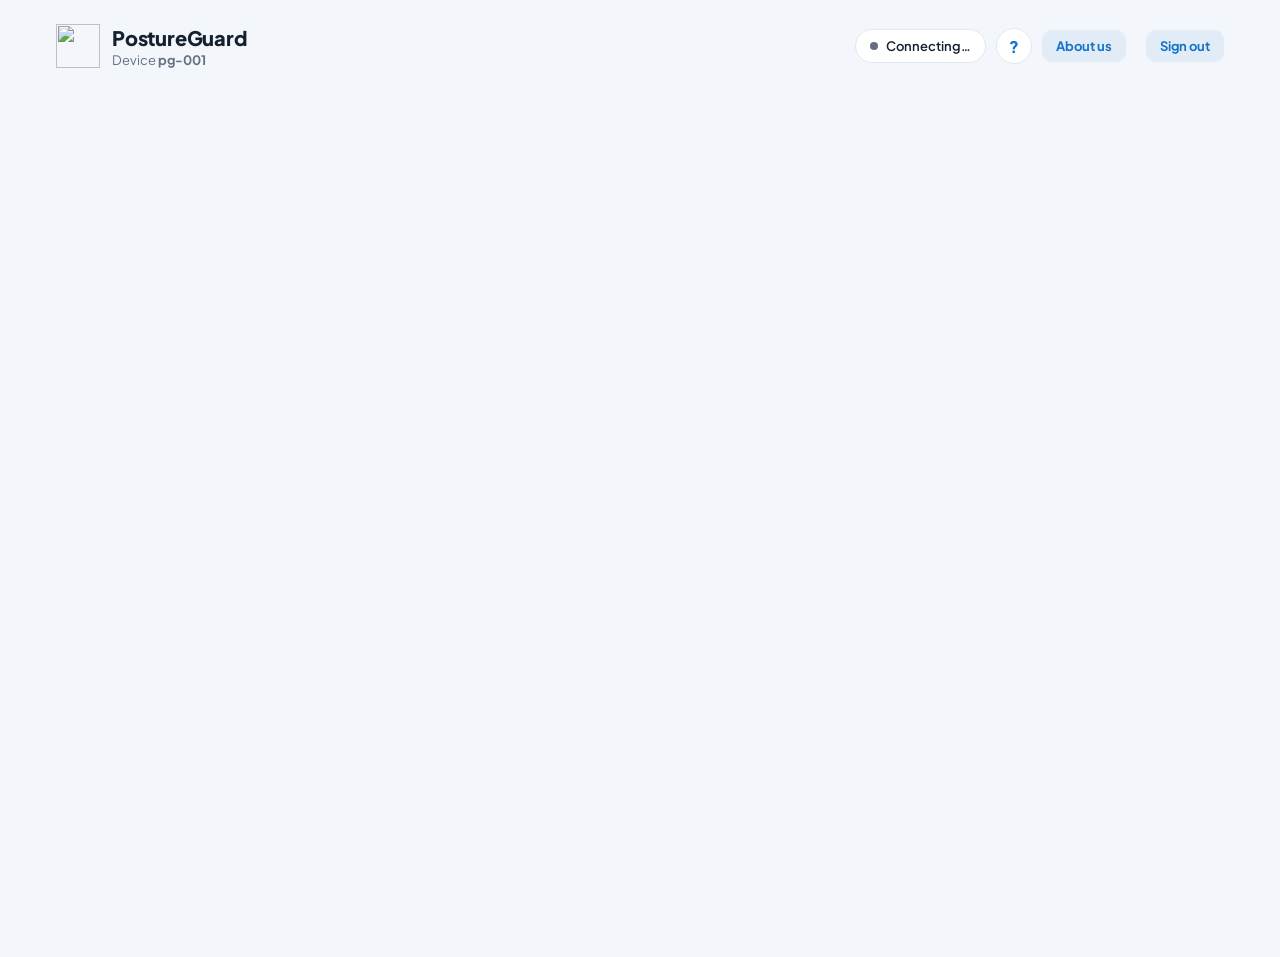
==== dashboard.html @ 7557d005 "Make webapp responsive and adaptive for mobile and tablet." ====
<!DOCTYPE html>
<html lang="en">
<head>
  <meta charset="UTF-8">
  <meta name="viewport" content="width=device-width, initial-scale=1.0">
  <title>PostureGuard Dashboard</title>
  <link rel="icon" type="image/png" href="assets/logo-mark.png">
  <link rel="preconnect" href="https://fonts.googleapis.com">
  <link href="https://fonts.googleapis.com/css2?family=Plus+Jakarta+Sans:wght@400;500;600;700;800&display=swap" rel="stylesheet">
  <link rel="stylesheet" href="assets/css/style.css">
</head>
<body class="is-loading">
  <header class="topbar">
    <div class="brand">
      <img class="brand-logo" src="assets/logo-mark.png" alt="">
      <div>
        <h1>PostureGuard</h1>
        <p class="sub">Device <strong id="deviceLabel">pg-001</strong></p>
      </div>
    </div>
    <div class="top-actions">
      <div class="conn" id="connBadge"><span class="dot"></span><span id="connText">Connecting…</span></div>
      <button class="icon-btn" id="helpBtn" type="button" title="Show the tour again" aria-label="Show the tour again">?</button>
      <button class="icon-btn menu-btn" id="menuBtn" type="button" aria-label="Open menu" aria-expanded="false" aria-controls="topMenu">
        <svg viewBox="0 0 24 24" aria-hidden="true"><path d="M4 7h16M4 12h16M4 17h16"/></svg>
      </button>
      <div class="top-menu" id="topMenu">
        <a class="btn ghost small" id="aboutLink" href="aboutus.html">About us</a>
        <div class="user-menu">
          <span class="user-email" id="userEmail"></span>
          <button class="btn ghost small" id="signOutBtn" type="button">Sign out</button>
        </div>
      </div>
    </div>
  </header>

  <main class="grid">

    <!-- Posture status -->
    <section class="card hero" id="postureCard">
      <div class="card-head">
        <h2>Posture</h2>
        <span class="pill" id="alertPill">No alert</span>
      </div>
      <div class="hero-body">
        <div class="status-word" id="postureStatus">—</div>
        <p class="hint" id="postureHint">Waiting for data from the device.</p>
      </div>
      <div class="metrics">
        <div class="metric">
          <span class="label">Flex deviation</span>
          <span class="value"><span id="deviation">–</span><small>%</small></span>
          <div class="bar"><div class="bar-fill" id="deviationBar"></div><div class="bar-mark" id="thresholdMark"></div></div>
        </div>
        <div class="metric">
          <span class="label">Forward tilt</span>
          <span class="value"><span id="tilt">–</span><small>°</small></span>
        </div>
        <div class="metric">
          <span class="label">Bad posture for</span>
          <span class="value" id="badFor">0:00</span>
        </div>
      </div>
    </section>

    <!-- Sitting timer -->
    <section class="card" id="sitCard">
      <div class="card-head">
        <h2>Sitting time</h2>
        <span class="pill neutral" id="movingPill">Still</span>
      </div>
      <div class="ring-wrap">
        <svg viewBox="0 0 120 120" class="ring" aria-hidden="true">
          <circle cx="60" cy="60" r="52" class="ring-bg"/>
          <circle cx="60" cy="60" r="52" class="ring-fg" id="sitRing"/>
        </svg>
        <div class="ring-center">
          <span class="ring-value" id="sitTime">0:00</span>
          <span class="ring-sub">of <span id="sitLimit">60</span> min</span>
        </div>
      </div>
      <p class="hint center" id="sitHint">Timer resets when you get up and walk.</p>
    </section>

    <!-- Today -->
    <section class="card" id="todayCard">
      <div class="card-head"><h2>Today</h2></div>
      <div class="stats">
        <div class="stat"><span class="stat-value" id="goodPct">–</span><span class="stat-label">Good posture</span></div>
        <div class="stat"><span class="stat-value" id="alertCount">0</span><span class="stat-label">Alerts</span></div>
        <div class="stat"><span class="stat-value" id="avgResponse">–</span><span class="stat-label">Avg response</span></div>
        <div class="stat"><span class="stat-value" id="breakCount">0</span><span class="stat-label">Breaks</span></div>
      </div>
    </section>

    <!-- Live chart -->
    <section class="card wide" id="chartCard">
      <div class="card-head">
        <h2>Deviation, last 5 minutes</h2>
        <span class="legend"><i class="sw sw-line"></i>Deviation <i class="sw sw-thr"></i>Threshold</span>
      </div>
      <canvas id="liveChart" height="180"></canvas>
    </section>

    <!-- Event log -->
    <section class="card tall" id="logCard">
      <div class="card-head"><h2>Activity</h2></div>
      <ul class="log" id="eventLog">
        <li class="empty">No events yet.</li>
      </ul>
    </section>

    <!-- Controls -->
    <section class="card wide" id="settingsCard">
      <div class="card-head">
        <h2>Device settings</h2>
        <button class="btn ghost" id="calibrateBtn" type="button">Calibrate posture</button>
      </div>
      <form id="settingsForm" class="settings">
        <label>
          <span>Bad posture threshold</span>
          <div class="field"><input type="number" name="deviationThreshold" min="5" max="50" step="1" required><em>%</em></div>
        </label>
        <label>
          <span>Alert after</span>
          <div class="field"><input type="number" name="alertDelayMin" min="0.5" max="30" step="0.5" required><em>min</em></div>
        </label>
        <label>
          <span>Sitting limit</span>
          <div class="field"><input type="number" name="sitLimitMin" min="1" max="180" step="1" required><em>min</em></div>
        </label>
        <label>
          <span>Max vibration</span>
          <div class="field"><input type="number" name="maxVibration" min="10" max="100" step="5" required><em>%</em></div>
        </label>
        <label class="toggle">
          <input type="checkbox" name="quietMode">
          <span>Quiet mode (pause alerts)</span>
        </label>
        <div class="actions">
          <span class="saved" id="savedNote"></span>
          <button class="btn" type="submit">Save to device</button>
        </div>
      </form>
    </section>
  </main>

  <footer class="foot" id="footNote"></footer>

  <script src="https://cdn.jsdelivr.net/npm/chart.js@4.4.1/dist/chart.umd.min.js"></script>
  <script src="assets/js/firebase-config.js"></script>
  <script type="module" src="assets/js/dashboard.js"></script>
  <script type="module" src="assets/js/menu.js"></script>
</body>
</html>
---- assets/css/style.css ----
:root {
  --bg: #f3f6fa;
  --card: #ffffff;
  --ink: #142030;
  --muted: #637083;
  --line: #e2e8f0;
  --accent: #1673c9;
  --good: #1f9d6b;
  --warn: #d9900f;
  --bad: #d6453d;
  --info: #3a6fd8;
  --radius: 18px;
  --shadow: 0 1px 2px rgba(20, 30, 25, .05), 0 8px 24px rgba(20, 30, 25, .05);
}

* { box-sizing: border-box; }
body {
  margin: 0;
  font-family: "Plus Jakarta Sans", system-ui, sans-serif;
  background: var(--bg);
  color: var(--ink);
  -webkit-font-smoothing: antialiased;
}

/* Top bar */
.topbar {
  display: flex; align-items: center; justify-content: space-between; gap: 16px;
  max-width: 1200px; margin: 0 auto; padding: 24px 16px 8px;
}
.brand { display: flex; align-items: center; gap: 12px; }
.brand-mark {
  width: 40px; height: 40px; border-radius: 12px; background: var(--accent); position: relative;
}
.brand-mark::before {
  content: ""; position: absolute; left: 50%; top: 8px; bottom: 8px; width: 4px; margin-left: -2px;
  border-radius: 4px; background: #fff;
}
.brand-mark::after {
  content: ""; position: absolute; left: 50%; top: 9px; width: 8px; height: 8px; margin-left: -4px;
  border-radius: 50%; background: #fff; transform: translateY(-5px);
}
h1 { font-size: 20px; margin: 0; font-weight: 800; letter-spacing: -.01em; }
.sub { margin: 2px 0 0; color: var(--muted); font-size: 13px; }

.conn {
  display: inline-flex; align-items: center; gap: 8px; padding: 8px 14px; border-radius: 999px;
  background: var(--card); border: 1px solid var(--line); font-size: 13px; font-weight: 600; white-space: nowrap;
}
.conn .dot { width: 8px; height: 8px; border-radius: 50%; background: var(--muted); }
.conn.ok .dot { background: var(--good); box-shadow: 0 0 0 4px #1f9d6b22; }
.conn.off .dot { background: var(--bad); }
.conn.demo .dot { background: var(--warn); }

/* Grid */
.grid {
  max-width: 1200px; margin: 0 auto; padding: 16px;
  display: grid; gap: 16px; grid-template-columns: repeat(3, minmax(0, 1fr));
}
.card {
  background: var(--card); border-radius: var(--radius); padding: 20px; box-shadow: var(--shadow);
  border: 1px solid var(--line); min-width: 0;
}
.card.hero { grid-column: span 1; grid-row: span 1; }
.card.wide { grid-column: span 2; }
.card.tall { grid-row: span 2; display: flex; flex-direction: column; }
.card-head { display: flex; flex-wrap: wrap; align-items: center; justify-content: space-between; gap: 8px 12px; margin-bottom: 14px; }
h2 { font-size: 14px; margin: 0; font-weight: 700; color: var(--muted); text-transform: uppercase; letter-spacing: .06em; }

/* Pills */
.pill {
  font-size: 12px; font-weight: 700; padding: 5px 10px; border-radius: 999px;
  background: #1f9d6b18; color: var(--good);
}
.pill.neutral { background: #63708318; color: var(--muted); }
.pill.good { background: #1f9d6b18; color: var(--good); }
.pill.lvl1 { background: #d9900f1f; color: #a86c00; }
.pill.lvl2 { background: #d6453d1f; color: var(--bad); }
.pill.lvl3 { background: var(--bad); color: #fff; animation: pulse 1.2s infinite; }
@keyframes pulse { 50% { opacity: .65; } }

/* Posture hero */
.hero { transition: background .4s, border-color .4s; }
.hero.is-bad { border-color: #d9900f55; }
.hero.is-alert { border-color: #d6453d77; background: linear-gradient(180deg, #fff6f5, #fff 60%); }
.status-word { font-size: 44px; font-weight: 800; letter-spacing: -.03em; line-height: 1; color: var(--good); }
.hero.is-bad .status-word { color: var(--warn); }
.hero.is-alert .status-word { color: var(--bad); }
.hint { color: var(--muted); font-size: 14px; margin: 8px 0 0; line-height: 1.45; }
.hint.center { text-align: center; }
.metrics { display: grid; grid-template-columns: 1fr 1fr; gap: 14px 16px; margin-top: 20px; }
.metric:first-child { grid-column: span 2; }
.label { display: block; font-size: 12px; color: var(--muted); font-weight: 600; margin-bottom: 2px; }
.value { font-size: 22px; font-weight: 700; font-variant-numeric: tabular-nums; }
.value small { font-size: 13px; color: var(--muted); margin-left: 2px; font-weight: 600; }
.bar { position: relative; height: 8px; border-radius: 8px; background: var(--line); margin-top: 8px; }
.bar-fill { height: 100%; border-radius: 8px; background: var(--good); width: 0; transition: width .5s, background .3s; }
.bar-fill.over { background: var(--warn); }
.hero.is-alert .bar-fill.over { background: var(--bad); }
.bar-mark { position: absolute; top: -4px; bottom: -4px; width: 2px; background: var(--ink); border-radius: 2px; opacity: .55; }

/* Sitting ring */
.ring-wrap { position: relative; width: 180px; height: 180px; margin: 4px auto 0; }
.ring { width: 100%; height: 100%; transform: rotate(-90deg); }
.ring circle { fill: none; stroke-width: 10; }
.ring-bg { stroke: var(--line); }
.ring-fg { stroke: var(--accent); stroke-linecap: round; transition: stroke-dashoffset .8s, stroke .3s; }
.ring-fg.warn { stroke: var(--warn); }
.ring-fg.over { stroke: var(--bad); }
.ring-center { position: absolute; inset: 0; display: flex; flex-direction: column; align-items: center; justify-content: center; }
.ring-value { font-size: 30px; font-weight: 800; font-variant-numeric: tabular-nums; }
.ring-sub { font-size: 13px; color: var(--muted); }

/* Stats */
.stats { display: grid; grid-template-columns: 1fr 1fr; gap: 12px; }
.stat { background: var(--bg); border-radius: 14px; padding: 16px; }
.stat-value { display: block; font-size: 28px; font-weight: 800; font-variant-numeric: tabular-nums; letter-spacing: -.02em; }
.stat-label { font-size: 12px; color: var(--muted); font-weight: 600; }

/* Chart */
.card.wide canvas { width: 100% !important; height: 200px !important; }
.legend { display: flex; align-items: center; gap: 6px; font-size: 12px; color: var(--muted); font-weight: 600; }
.sw { display: inline-block; width: 14px; height: 3px; border-radius: 2px; margin-left: 8px; }
.sw-line { background: var(--accent); }
.sw-thr { background: repeating-linear-gradient(90deg, var(--bad) 0 4px, transparent 4px 7px); }

/* Log */
.log { list-style: none; margin: 0; padding: 0; overflow-y: auto; max-height: 520px; flex: 1; }
.log li { display: flex; align-items: center; gap: 10px; padding: 10px 0; border-bottom: 1px solid var(--line); font-size: 14px; }
.log li:last-child { border-bottom: 0; }
.log .empty { color: var(--muted); justify-content: center; border: 0; padding: 24px 0; }
.ev-dot { width: 8px; height: 8px; border-radius: 50%; flex: none; background: var(--muted); }
.log .good .ev-dot { background: var(--good); }
.log .warn .ev-dot { background: var(--warn); }
.log .bad .ev-dot { background: var(--bad); }
.log .info .ev-dot { background: var(--info); }
.ev-text { flex: 1; }
.log time { color: var(--muted); font-size: 12px; font-variant-numeric: tabular-nums; }

/* Settings */
.settings { display: grid; grid-template-columns: repeat(4, minmax(0, 1fr)); gap: 14px; }
.settings label > span { display: block; font-size: 12px; font-weight: 600; color: var(--muted); margin-bottom: 6px; }
.field { display: flex; align-items: center; border: 1px solid var(--line); border-radius: 12px; background: var(--bg); padding: 0 12px; }
.field:focus-within { border-color: var(--accent); background: #fff; }
.field input { border: 0; background: transparent; font: inherit; font-weight: 700; font-size: 16px; padding: 10px 0; width: 100%; outline: none; color: var(--ink); }
.field em { font-style: normal; color: var(--muted); font-size: 13px; }
.toggle { grid-column: span 2; display: flex; align-items: center; gap: 10px; }
.toggle span { margin: 0 !important; font-size: 14px !important; color: var(--ink) !important; }
.toggle input { width: 18px; height: 18px; accent-color: var(--accent); }
.actions { grid-column: span 2; display: flex; align-items: center; justify-content: flex-end; gap: 12px; }
.saved { font-size: 13px; color: var(--good); font-weight: 600; }

.btn {
  font: inherit; font-weight: 700; font-size: 14px; border: 0; border-radius: 12px; padding: 11px 18px;
  background: var(--accent); color: #fff; cursor: pointer; transition: transform .1s, opacity .2s;
}
.btn:active { transform: scale(.97); }
.btn:disabled { opacity: .6; cursor: default; }
.btn.ghost { background: #1673c914; color: var(--accent); }

.foot { max-width: 1200px; margin: 0 auto; padding: 0 16px 32px; color: var(--muted); font-size: 13px; }

/* Responsive */
@media (max-width: 960px) {
  .grid { grid-template-columns: 1fr 1fr; }
  .card.hero { grid-column: span 2; }
  .card.tall { grid-row: auto; grid-column: span 2; }
  .log { max-height: 360px; }
  .settings { grid-template-columns: 1fr 1fr; }
}
@media (max-width: 640px) {
  .grid { grid-template-columns: 1fr; }
  .card.hero, .card.wide, .card.tall { grid-column: auto; }
  .topbar { flex-wrap: wrap; }
  .settings { grid-template-columns: 1fr; }
  .toggle, .actions { grid-column: auto; }
  .status-word { font-size: 38px; }
}

/* ---------- Shared bits ---------- */
.btn.small { padding: 8px 14px; font-size: 13px; border-radius: 10px; }
.btn.block { width: 100%; padding: 13px 18px; font-size: 15px; }
.link {
  font: inherit; font-size: 13px; font-weight: 700; color: var(--accent);
  background: none; border: 0; padding: 0; cursor: pointer;
}
.link:hover { text-decoration: underline; }
body.is-loading .grid, body.is-loading .foot { visibility: hidden; }

/* ---------- Dashboard header ---------- */
.top-actions { display: flex; align-items: center; gap: 10px; flex-wrap: wrap; justify-content: flex-end; }
.icon-btn {
  width: 36px; height: 36px; border-radius: 50%; border: 1px solid var(--line); background: var(--card);
  font: inherit; font-weight: 800; color: var(--accent); cursor: pointer;
}
.icon-btn:hover { border-color: var(--accent); }
.user-menu { display: flex; align-items: center; gap: 10px; }
.user-email { font-size: 13px; color: var(--muted); font-weight: 600; max-width: 200px; overflow: hidden; text-overflow: ellipsis; white-space: nowrap; }

/* ---------- Login page ---------- */
.auth-page { min-height: 100vh; min-height: 100dvh; }
.auth-wrap { display: grid; grid-template-columns: 1fr 1fr; min-height: 100vh; min-height: 100dvh; }
.auth-side {
  background: var(--accent); color: #fff; padding: 40px 48px;
  display: flex; flex-direction: column; justify-content: space-between; gap: 32px;
}
.brand.light .brand-mark { background: #fff; }
.brand.light .brand-mark::before, .brand.light .brand-mark::after { background: var(--accent); }
.auth-pitch { max-width: 420px; }
.pitch-title { font-size: 40px; line-height: 1.1; letter-spacing: -.03em; font-weight: 800; color: #fff; text-transform: none; margin: 0 0 16px; }
.auth-pitch p { font-size: 16px; line-height: 1.6; opacity: .85; margin: 0; }
.spine-art { width: 100%; max-width: 360px; }
.spine-art path { fill: none; stroke-width: 6; stroke-linecap: round; }
.spine-bad { stroke: rgba(255, 255, 255, .25); stroke-dasharray: 8 10; }
.spine-good { stroke: #fff; stroke-dasharray: 220; stroke-dashoffset: 220; animation: draw 1.6s .3s ease-out forwards; }
.spine-dot { fill: #fff; opacity: 0; animation: pop .3s 1.8s forwards; }
@keyframes draw { to { stroke-dashoffset: 0; } }
@keyframes pop { to { opacity: 1; } }

.auth-main { display: flex; flex-direction: column; align-items: center; justify-content: center; padding: 40px 16px; gap: 20px; }
.auth-card { width: 100%; max-width: 380px; display: flex; flex-direction: column; gap: 14px; }
.auth-title { font-size: 28px; text-transform: none; letter-spacing: -.02em; color: var(--ink); font-weight: 800; }
.auth-sub { margin: -8px 0 6px; color: var(--muted); font-size: 14px; }
.auth-field span { display: block; font-size: 13px; font-weight: 600; color: var(--muted); margin-bottom: 6px; }
.auth-field input {
  width: 100%; font: inherit; font-size: 16px; padding: 12px 14px; border-radius: 12px;
  border: 1px solid var(--line); background: var(--card); color: var(--ink); outline: none;
}
.auth-field input:focus { border-color: var(--accent); box-shadow: 0 0 0 3px #1673c922; }
.auth-row { display: flex; justify-content: flex-end; margin-top: -4px; }
.auth-row[hidden] { display: none; }
.auth-msg { margin: 0; font-size: 13px; font-weight: 600; min-height: 0; }
.auth-msg.error { color: var(--bad); }
.auth-msg.ok { color: var(--good); }
.auth-switch { text-align: center; font-size: 13px; color: var(--muted); margin: 4px 0 0; }
.demo-link { font-size: 13px; color: var(--muted); }

@media (max-width: 860px) {
  .auth-wrap { grid-template-columns: 1fr; }
  .auth-side { padding: 28px 16px; gap: 20px; }
  .pitch-title { font-size: 28px; }
  .auth-pitch p { font-size: 14px; }
  .spine-art { display: none; }
  .auth-main { justify-content: flex-start; padding-top: 28px; }
}

/* ---------- Tour ---------- */
.tour { position: fixed; inset: 0; z-index: 100; pointer-events: none; animation: fadeIn .2s; }
.tour.closing { opacity: 0; transition: opacity .2s; }
@keyframes fadeIn { from { opacity: 0; } }
.tour-shade { position: fixed; inset: 0; background: rgba(15, 25, 20, .55); opacity: 0; transition: opacity .3s; pointer-events: auto; }
.tour-shade.on { opacity: 1; }
.tour-spot {
  position: fixed; border-radius: 22px; pointer-events: auto;
  box-shadow: 0 0 0 9999px rgba(15, 25, 20, .55), 0 0 0 3px #fff;
  transition: top .35s, left .35s, width .35s, height .35s;
}
.tour-card {
  position: fixed; width: 340px; max-width: calc(100vw - 32px); pointer-events: auto;
  background: var(--card); border-radius: 18px; padding: 18px 20px; box-shadow: 0 20px 50px rgba(0, 0, 0, .25);
  transition: top .35s, left .35s;
}
.tour-card.center { top: 50%; left: 50%; transform: translate(-50%, -50%); width: 380px; }
.tour-card.dock { left: 16px; right: 16px; bottom: 16px; width: auto; top: auto; }
.tour-top { display: flex; justify-content: space-between; align-items: center; margin-bottom: 8px; }
.tour-count { font-size: 12px; font-weight: 700; color: var(--muted); }
.tour-skip { font: inherit; font-size: 12px; font-weight: 600; color: var(--muted); background: none; border: 0; cursor: pointer; padding: 4px 0; text-decoration: underline; text-underline-offset: 2px; }
.tour-skip:hover { color: var(--ink); }
.tour-title { margin: 0 0 6px; font-size: 18px; font-weight: 800; letter-spacing: -.01em; }
.tour-text { margin: 0; font-size: 14px; line-height: 1.55; color: #3c4842; }
.tour-dots { display: flex; gap: 5px; margin: 14px 0 12px; }
.tour-dots i { width: 6px; height: 6px; border-radius: 6px; background: var(--line); transition: width .25s, background .25s; }
.tour-dots i.on { width: 18px; background: var(--accent); }
.tour-nav { display: flex; justify-content: space-between; }
body.touring { overflow-x: hidden; }

@media (max-width: 640px) {
  .user-email { display: none; }
  .tour-spot { border-radius: 20px; }
}

/* ---------- Group logo ---------- */
.brand-logo { width: 44px; height: 44px; object-fit: contain; flex: none; }
.auth-side { background: linear-gradient(160deg, #1a7fd6, #0f5fae); }
.pitch-tag { font-size: 13px; font-weight: 800; letter-spacing: .18em; text-transform: uppercase; opacity: .75; margin: 0 0 12px; }

/* ---------- Show/hide password ---------- */
.pw-wrap { position: relative; }
.pw-wrap input { padding-right: 46px; }
.pw-wrap input::-ms-reveal { display: none; }
.pw-toggle {
  position: absolute; top: 50%; right: 6px; transform: translateY(-50%);
  width: 36px; height: 36px; border: 0; border-radius: 9px; background: transparent;
  color: var(--muted); cursor: pointer; display: grid; place-items: center;
}
.pw-toggle:hover { background: var(--bg); color: var(--ink); }
.pw-toggle:focus-visible { outline: 2px solid var(--accent); outline-offset: 1px; }
.pw-toggle svg { width: 20px; height: 20px; fill: none; stroke: currentColor; stroke-width: 1.8; stroke-linecap: round; stroke-linejoin: round; }
.pw-toggle .eye-closed { display: none; }
.pw-toggle[aria-pressed="true"] .eye-open { display: none; }
.pw-toggle[aria-pressed="true"] .eye-closed { display: block; }


/* =========================================================
   LINK NA GINAGAMIT NA BUTTON (dashboard "About us", About Us "Dashboard")
   ========================================================= */
a.btn { display: inline-block; text-decoration: none; }


/* =========================================================
   ABOUT US PAGE  (aboutus.html)
   ========================================================= */
.about-page { min-height: 100vh; min-height: 100dvh; display: flex; flex-direction: column; }
.about-page:has(dialog[open]) { overflow: hidden; }
body.is-loading .about-main, body.is-loading .about-foot { visibility: hidden; }

.about-main { flex: 1; width: 100%; max-width: 1200px; margin: 0 auto; padding: 16px 16px 24px; }

/* Intro */
.about-intro { text-align: center; margin: 8px 0 26px; }
.eyebrow {
  display: inline-block; font-size: 12px; font-weight: 700; letter-spacing: .08em; text-transform: uppercase;
  color: var(--accent); background: #1673c914; padding: 6px 14px; border-radius: 999px;
}
.about-intro h2 {
  font-size: clamp(26px, 3.6vw, 36px); font-weight: 800; letter-spacing: -.02em;
  text-transform: none; color: var(--ink); margin: 14px 0 10px;
}
.about-intro p { max-width: 620px; margin: 0 auto 14px; color: var(--muted); font-size: 15px; line-height: 1.6; }
.hint-pill {
  display: inline-block; font-size: 12px; font-weight: 600; color: var(--muted);
  background: var(--card); border: 1px dashed var(--line); padding: 6px 14px; border-radius: 999px;
}

/* Lineup: hover to reveal */
.lineup-track { display: flex; gap: 14px; height: clamp(320px, 56vh, 460px); }
/* Smooth, even curve (eases in and out) so the hover feels fluid instead of snapping */
.member-item { flex: 1; min-width: 0; transition: flex .5s cubic-bezier(.4, 0, .2, 1); }
.member-item:hover, .member-item:has(.member:focus-visible) { flex: 2.6; }

.member {
  position: relative; display: block; width: 100%; height: 100%; padding: 0; overflow: hidden;
  border: 1px solid var(--line); border-radius: var(--radius); background: var(--line);
  box-shadow: var(--shadow); cursor: pointer; font: inherit; color: inherit;
  transition: border-color .3s ease, box-shadow .4s ease, transform .4s cubic-bezier(.4, 0, .2, 1);
}
.member:hover { border-color: var(--accent); transform: translateY(-4px); box-shadow: 0 18px 40px rgba(22, 115, 201, .22); }
.member:active { transform: translateY(-1px) scale(.985); transition-duration: .12s; }
.member.is-opening img { opacity: .35; }
.member:focus-visible { outline: 3px solid var(--accent); outline-offset: 3px; }

.member img {
  width: 100%; height: 100%; object-fit: cover; display: block;
  filter: grayscale(.9) brightness(.95); transform: scale(1);
  transition: filter .45s ease, transform .7s cubic-bezier(.25, .1, .25, 1), opacity .2s;
}
/* Hover: color comes back and the photo slowly zooms in */
.member-item:hover .member img, .member-item:has(.member:focus-visible) .member img { filter: none; transform: scale(1.08); }

.member-tag {
  position: absolute; left: 12px; right: 12px; bottom: 12px; padding: 10px 14px; text-align: left;
  display: flex; flex-direction: column; gap: 2px; overflow: hidden;
  border-radius: 14px; background: rgba(255, 255, 255, .92); color: var(--ink); backdrop-filter: blur(6px);
  transition: transform .45s cubic-bezier(.4, 0, .2, 1);
}
.member-item:hover .member-tag, .member-item:has(.member:focus-visible) .member-tag { transform: translateY(-4px); }
.member-tag strong { font-size: 15px; font-weight: 800; white-space: nowrap; overflow: hidden; text-overflow: ellipsis; }
.member-tag small {
  font-size: 12px; font-weight: 600; color: var(--accent); white-space: nowrap;
  max-height: 0; opacity: 0; transition: max-height .35s cubic-bezier(.4, 0, .2, 1), opacity .3s ease .05s;
}
.member-item:hover .member-tag small, .member-item:has(.member:focus-visible) .member-tag small { max-height: 20px; opacity: 1; }

/* Note (popup) */
dialog.note {
  border: 0; padding: 0; background: transparent; margin: auto; overflow: visible;
  width: min(560px, 92vw); max-height: 88vh;
}
dialog.note::backdrop { background: rgba(15, 25, 20, .55); backdrop-filter: blur(3px); }
/* Open/close animation is done in aboutus.js: the note grows out of the clicked photo. */
.photo-ghost {
  position: fixed; z-index: 5; object-fit: cover; pointer-events: none; margin: 0;
  box-shadow: 0 10px 30px rgba(0, 0, 0, .25);
}
/* Text inside the note slides in just after the card lands */
dialog.note.is-entering .note-head > div,
dialog.note.is-entering .note-body > * { animation: noteRise .4s cubic-bezier(.2, .9, .25, 1) both; }
dialog.note.is-entering .note-head > div { animation-delay: .14s; }
dialog.note.is-entering .note-body > *:nth-child(1) { animation-delay: .18s; }
dialog.note.is-entering .note-body > *:nth-child(2) { animation-delay: .21s; }
dialog.note.is-entering .note-body > *:nth-child(3) { animation-delay: .24s; }
dialog.note.is-entering .note-body > *:nth-child(4) { animation-delay: .27s; }
dialog.note.is-entering .note-body > *:nth-child(n+5) { animation-delay: .3s; }
@keyframes noteRise { from { opacity: 0; transform: translateY(10px); } }
dialog.note.is-leaving .note-head > div, dialog.note.is-leaving .note-body { opacity: 0; transition: opacity .12s; }

.note-card {
  position: relative; max-height: 88vh; overflow-y: auto; font-family: inherit;
  background: var(--card); color: var(--ink);
  border: 1px solid var(--line); border-top: 6px solid var(--accent); border-radius: var(--radius);
  padding: 26px 26px 28px; box-shadow: 0 20px 50px rgba(0, 0, 0, .25);
}
.note-close {
  position: absolute; top: 12px; right: 14px; width: 34px; height: 34px; border-radius: 50%;
  border: 1px solid var(--line); background: transparent; color: var(--muted);
  font: inherit; font-size: 22px; line-height: 1; cursor: pointer; transition: .2s;
}
.note-close:hover { border-color: var(--accent); color: var(--accent); }

.note-head { display: flex; align-items: center; gap: 16px; margin-bottom: 18px; padding-right: 30px; }
.note-avatar { width: 84px; height: 84px; border-radius: 50%; object-fit: cover; border: 3px solid var(--accent); flex: none; }
.note-role {
  display: inline-block; font-size: 12px; font-weight: 700; color: var(--accent);
  background: #1673c914; padding: 4px 12px; border-radius: 999px; margin-bottom: 6px;
}
.note-head h3 { margin: 0; font-size: 24px; font-weight: 800; letter-spacing: -.02em; }

.note-body p { margin: 0; color: var(--muted); font-size: 14px; line-height: 1.65; }
.note-body h4 {
  margin: 18px 0 6px; font-size: 12px; font-weight: 700; letter-spacing: .06em;
  text-transform: uppercase; color: var(--accent);
}
.chips { list-style: none; margin: 0; padding: 0; display: flex; flex-wrap: wrap; gap: 8px; }
.chips li {
  font-size: 13px; font-weight: 600; padding: 6px 12px; border-radius: 999px;
  background: var(--bg); border: 1px solid var(--line); color: var(--ink);
}

.about-foot { text-align: center; color: var(--muted); font-size: 13px; padding: 14px 16px 24px; }

/* About Us: phones, and touch tablets (no hover, so the expand effect is replaced by a grid) */
@media (max-width: 900px), (hover: none) {
  .lineup-track { display: grid; grid-template-columns: repeat(auto-fit, minmax(140px, 1fr)); gap: 12px; height: auto; }
  .member-item { aspect-ratio: 3 / 4; }
  .member-item:hover, .member-item:has(.member:focus-visible) { flex: initial; }

  /* Narrow cards: let the name and role wrap instead of cutting them off */
  .member-tag { left: 8px; right: 8px; bottom: 8px; padding: 8px 10px; border-radius: 12px; }
  .member-tag strong { white-space: normal; font-size: 14px; line-height: 1.25; overflow-wrap: anywhere; }
  .member-item .member-tag small,
  .member-item:hover .member-tag small,
  .member-item:has(.member:focus-visible) .member-tag small {
    white-space: normal; max-height: none; opacity: 1; font-size: 11.5px; line-height: 1.3;
  }
}
@media (max-width: 640px) {
  .note-card { padding: 22px 18px 24px; }
  .note-avatar { width: 68px; height: 68px; }
}
@media (hover: none) {
  .member img { filter: none; transform: none; }
  .member:hover { transform: none; }
  .member-tag small { max-height: none; opacity: 1; }
  .tag-cta { display: none; }
}


/* =========================================================
   MOBILE & TOUCH  (header menu, tap targets, small screens)
   ========================================================= */

/* Header menu: inline on desktop, a dropdown behind the ☰ button on phones */
.top-menu { display: flex; align-items: center; gap: 10px; }
.menu-btn { display: none; place-items: center; color: var(--ink); }
.menu-btn svg { width: 20px; height: 20px; fill: none; stroke: currentColor; stroke-width: 2; stroke-linecap: round; }
.hint-touch { display: none; }

@media (max-width: 640px) {
  .topbar { position: relative; padding: 16px 16px 4px; gap: 10px 12px; }
  .about-page .top-actions { flex: 1 1 100%; justify-content: flex-start; }

  /* Dashboard header: brand + ? + ☰ on row 1, connection badge on row 2 */
  .topbar:has(.menu-btn) {
    display: grid; grid-template-columns: minmax(0, 1fr) auto auto;
    grid-template-areas: "brand help menu" "conn conn conn";
  }
  .topbar:has(.menu-btn) .top-actions { display: contents; }
  .topbar:has(.menu-btn) .brand { grid-area: brand; min-width: 0; }
  #helpBtn { grid-area: help; }
  .menu-btn { grid-area: menu; display: grid; }
  .topbar .conn { grid-area: conn; justify-self: start; }

  .top-menu {
    position: absolute; top: 66px; right: 16px; z-index: 50; min-width: 220px; max-width: calc(100vw - 32px);
    flex-direction: column; align-items: stretch; gap: 8px; padding: 12px;
    background: var(--card); border: 1px solid var(--line); border-radius: 16px; box-shadow: 0 16px 40px rgba(20, 30, 25, .16);
    opacity: 0; visibility: hidden; transform: translateY(-6px);
    transition: opacity .18s, transform .18s, visibility 0s .18s;
  }
  .top-menu.open { opacity: 1; visibility: visible; transform: none; transition: opacity .18s, transform .18s; }
  .top-menu .user-menu { display: contents; }
  .top-menu .user-email { display: block; max-width: none; padding: 4px 2px 6px; border-bottom: 1px solid var(--line); order: -1; }
  .top-menu .btn { text-align: center; width: 100%; }
  .top-menu .user-email:empty { display: none; }

  /* Dashboard content */
  .grid { padding: 12px 16px 16px; gap: 12px; }
  .card { padding: 16px; }
  .ring-wrap { width: 160px; height: 160px; }
  .ring-value { font-size: 26px; }
  .stat { padding: 14px 12px; }
  .stat-value { font-size: 24px; }
  .card.wide canvas { height: 180px !important; }
  .log { max-height: 320px; }
  .actions { justify-content: space-between; }
  .actions .btn { flex: 1; }
  .card-head .btn.ghost { padding: 9px 14px; }

  /* Login: shorter blue panel so the form is reached sooner */
  .auth-side { padding: 20px 16px 22px; gap: 14px; }
  .pitch-tag { margin-bottom: 6px; }
  .pitch-title { font-size: 24px; margin-bottom: 8px; }
  .auth-main { padding: 24px 16px 32px; }
  .auth-title { font-size: 24px; }

  /* About */
  .about-intro { margin-bottom: 20px; }
  .about-intro p { font-size: 14px; }
}
@media (max-width: 400px) {
  .auth-pitch p { display: none; }
  .brand-logo { width: 38px; height: 38px; }
  h1 { font-size: 18px; }
}

/* Touch screens: bigger tap targets (about 44px) */
@media (pointer: coarse) {
  .icon-btn { width: 44px; height: 44px; }
  .btn.small { min-height: 44px; padding: 10px 16px; }
  a.btn.small { display: inline-flex; align-items: center; justify-content: center; }
  .btn { min-height: 44px; }
  .link { padding: 10px 4px; margin: -10px -4px; }
  .toggle input { width: 22px; height: 22px; }
  .pw-toggle { width: 44px; height: 44px; right: 2px; }
  .note-close { width: 44px; height: 44px; top: 8px; right: 8px; }
  .tour-skip { padding: 10px 0; }
}
@media (hover: none) {
  .hint-mouse { display: none; }
  .hint-touch { display: inline; }
}

/* Phones turned sideways: short screens */
@media (max-height: 500px) and (orientation: landscape) {
  .ring-wrap { width: 130px; height: 130px; }
  .ring-value { font-size: 22px; }
  .log { max-height: 240px; }
  .card.wide canvas { height: 160px !important; }
  .lineup-track { grid-template-columns: repeat(4, minmax(0, 1fr)); }
  .auth-wrap { grid-template-columns: 1fr; }
  .spine-art { display: none; }
}
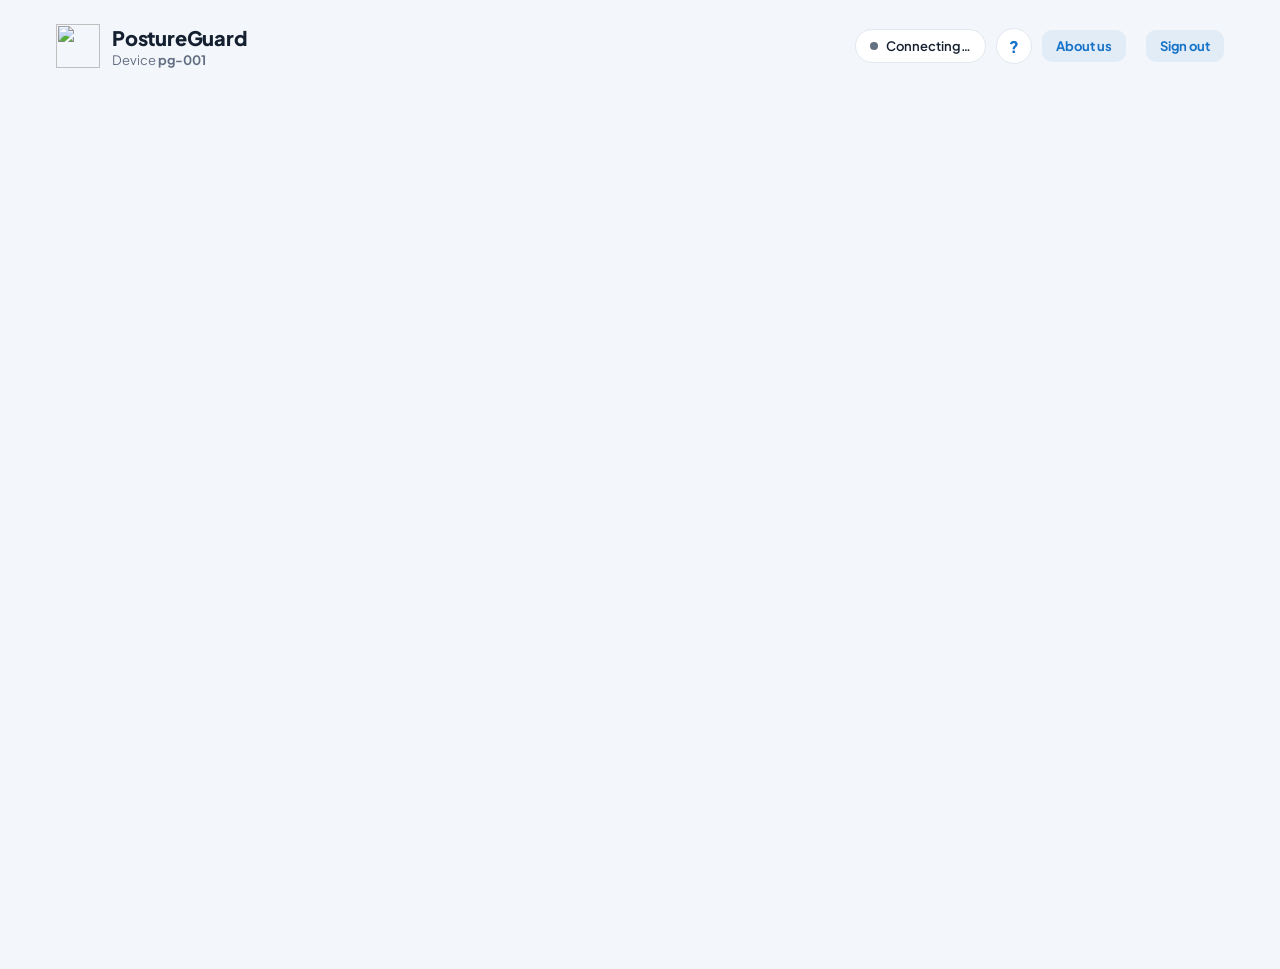
==== commit fbebd69d: "Added state icons to posture card" ====
--- a/dashboard.html
+++ b/dashboard.html
@@ -43,7 +43,10 @@
         <span class="pill" id="alertPill">No alert</span>
       </div>
       <div class="hero-body">
-        <div class="status-word" id="postureStatus">—</div>
+        <div class="status-row">
+          <span class="state-icon" id="stateIcon" data-state="upright" role="img" aria-label="Sitting upright"></span>
+          <div class="status-word" id="postureStatus">—</div>
+        </div>
         <p class="hint" id="postureHint">Waiting for data from the device.</p>
       </div>
       <div class="metrics">
--- a/assets/css/style.css
+++ b/assets/css/style.css
@@ -85,6 +85,29 @@
 .status-word { font-size: 44px; font-weight: 800; letter-spacing: -.03em; line-height: 1; color: var(--good); }
 .hero.is-bad .status-word { color: var(--warn); }
 .hero.is-alert .status-word { color: var(--bad); }
+.hero.is-info .status-word { color: var(--accent); }
+
+/* State icon (SVGs in assets/icons, colored through a CSS mask) */
+.status-row { display: flex; align-items: center; gap: 14px; }
+.state-icon {
+  flex: none; width: 56px; height: 56px; border-radius: 16px; display: grid; place-items: center;
+  color: var(--good); background: #1f9d6b14; transition: color .4s, background .4s;
+}
+.state-icon::before {
+  content: ""; width: 34px; height: 34px; background: currentColor;
+  -webkit-mask: var(--icon) center / contain no-repeat; mask: var(--icon) center / contain no-repeat;
+}
+.hero.is-bad .state-icon { color: var(--warn); background: #d9900f17; }
+.hero.is-alert .state-icon { color: var(--bad); background: #d6453d14; }
+.hero.is-info .state-icon { color: var(--accent); background: #1673c914; }
+.state-icon[data-state="upright"] { --icon: url("../icons/upright.svg"); }
+.state-icon[data-state="slouching"] { --icon: url("../icons/slouching.svg"); }
+.state-icon[data-state="slouch-alert"] { --icon: url("../icons/slouch-alert.svg"); }
+.state-icon[data-state="corrected"] { --icon: url("../icons/corrected.svg"); }
+.state-icon[data-state="leaning-back"] { --icon: url("../icons/leaning-back.svg"); }
+.state-icon[data-state="sitting-too-long"] { --icon: url("../icons/sitting-too-long.svg"); }
+.state-icon[data-state="on-break"] { --icon: url("../icons/on-break.svg"); }
+.state-icon[data-state="calibrating"] { --icon: url("../icons/calibrating.svg"); }
 .hint { color: var(--muted); font-size: 14px; margin: 8px 0 0; line-height: 1.45; }
 .hint.center { text-align: center; }
 .metrics { display: grid; grid-template-columns: 1fr 1fr; gap: 14px 16px; margin-top: 20px; }
@@ -174,6 +197,8 @@
   .settings { grid-template-columns: 1fr; }
   .toggle, .actions { grid-column: auto; }
   .status-word { font-size: 38px; }
+  .state-icon { width: 48px; height: 48px; border-radius: 14px; }
+  .state-icon::before { width: 28px; height: 28px; }
 }
 
 /* ---------- Shared bits ---------- */
@@ -548,4 +573,4 @@
   .lineup-track { grid-template-columns: repeat(4, minmax(0, 1fr)); }
   .auth-wrap { grid-template-columns: 1fr; }
   .spine-art { display: none; }
-}
+}
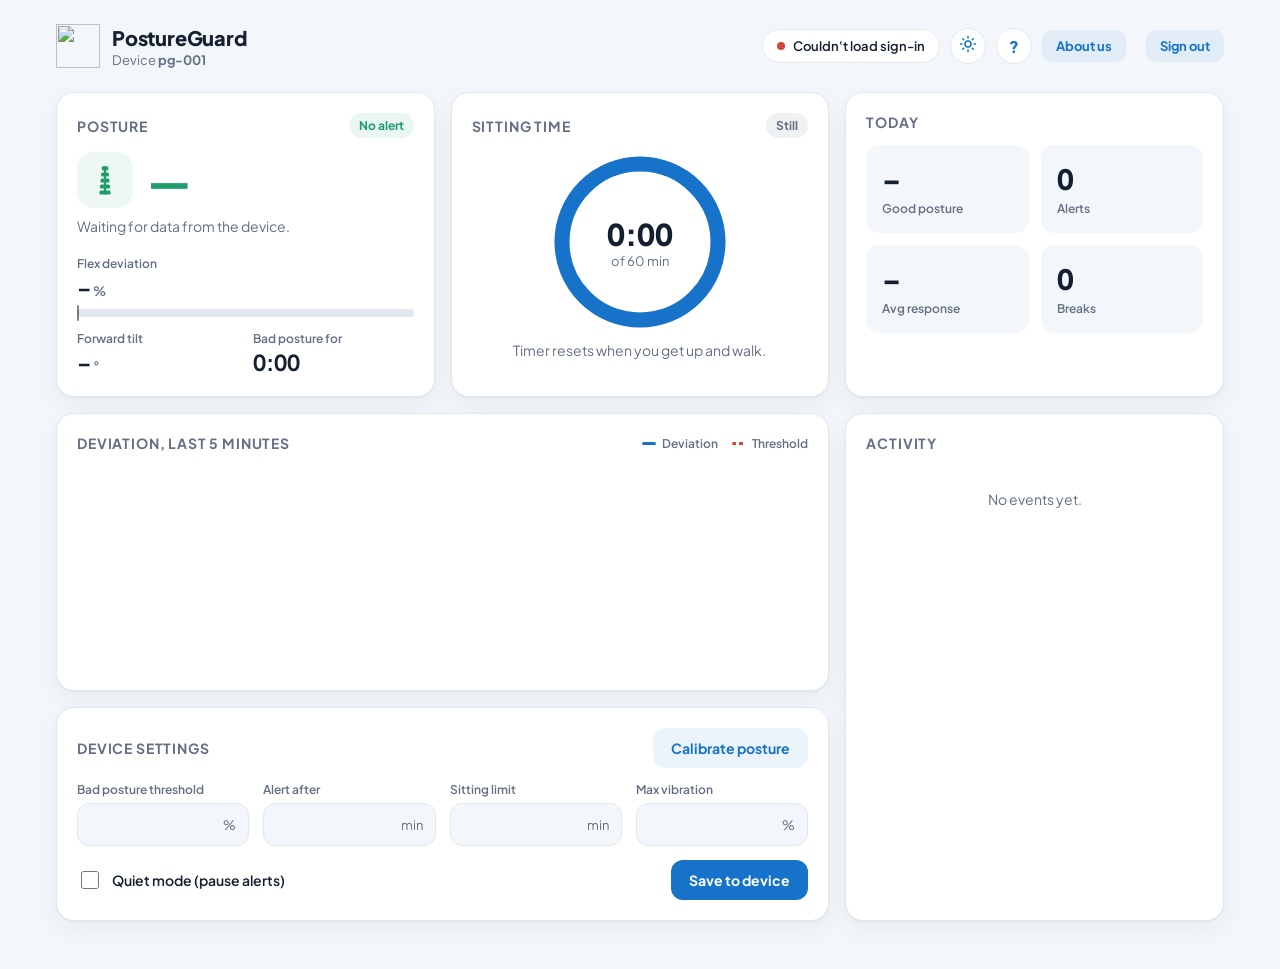
==== commit e307f680: "Added light/dark theme toggle, mobile layout, tutorial step for it" ====
--- a/dashboard.html
+++ b/dashboard.html
@@ -20,6 +20,29 @@
     </div>
     <div class="top-actions">
       <div class="conn" id="connBadge"><span class="dot"></span><span id="connText">Connecting…</span></div>
+      <div class="theme-menu" id="themeMenu">
+        <button class="icon-btn theme-btn" id="themeBtn" type="button"
+                title="Change theme" aria-label="Change theme"
+                aria-haspopup="menu" aria-expanded="false" aria-controls="themeDropdown">
+          <svg class="icon-sun" viewBox="0 0 24 24" aria-hidden="true">
+            <circle cx="12" cy="12" r="4"/>
+            <path d="M12 2v2M12 20v2M4.93 4.93l1.41 1.41M17.66 17.66l1.41 1.41M2 12h2M20 12h2M4.93 19.07l1.41-1.41M17.66 6.34l1.41-1.41"/>
+          </svg>
+          <svg class="icon-moon" viewBox="0 0 24 24" aria-hidden="true">
+            <path d="M21 12.79A9 9 0 1 1 11.21 3a7 7 0 0 0 9.79 9.79z"/>
+          </svg>
+        </button>
+        <div class="theme-dropdown" id="themeDropdown" role="menu" hidden>
+          <button type="button" class="theme-option is-active" role="menuitemradio" data-theme-value="light" aria-checked="true">
+            <span>Light</span>
+            <span class="theme-check" aria-hidden="true">&#10003;</span>
+          </button>
+          <button type="button" class="theme-option" role="menuitemradio" data-theme-value="dark" aria-checked="false">
+            <span>Dark</span>
+            <span class="theme-check" aria-hidden="true">&#10003;</span>
+          </button>
+        </div>
+      </div>
       <button class="icon-btn" id="helpBtn" type="button" title="Show the tour again" aria-label="Show the tour again">?</button>
       <button class="icon-btn menu-btn" id="menuBtn" type="button" aria-label="Open menu" aria-expanded="false" aria-controls="topMenu">
         <svg viewBox="0 0 24 24" aria-hidden="true"><path d="M4 7h16M4 12h16M4 17h16"/></svg>
--- a/assets/css/style.css
+++ b/assets/css/style.css
@@ -573,4 +573,282 @@
   .lineup-track { grid-template-columns: repeat(4, minmax(0, 1fr)); }
   .auth-wrap { grid-template-columns: 1fr; }
   .spine-art { display: none; }
+}
+
+/* ---------------- Theme dropdown ---------------- */
+.theme-menu {
+  position: relative;
+}
+
+.theme-btn svg {
+  width: 18px;
+  height: 18px;
+  fill: none;
+  stroke: currentColor;
+  stroke-width: 2;
+  stroke-linecap: round;
+  stroke-linejoin: round;
+}
+
+.theme-btn .icon-moon { display: none; }
+html[data-theme="dark"] .theme-btn .icon-sun { display: none; }
+html[data-theme="dark"] .theme-btn .icon-moon { display: block; }
+
+.theme-dropdown {
+  position: absolute;
+  top: calc(100% + 8px);
+  right: 0;
+  min-width: 132px;
+  padding: 6px;
+  border-radius: 12px;
+  background: var(--card, #ffffff);
+  border: 1px solid var(--line, #e2e8f0);
+  box-shadow: 0 12px 28px rgba(15, 23, 42, 0.14);
+  display: flex;
+  flex-direction: column;
+  gap: 2px;
+  z-index: 50;
+}
+
+.theme-dropdown[hidden] {
+  display: none;
+}
+
+.theme-option {
+  display: flex;
+  align-items: center;
+  justify-content: space-between;
+  gap: 12px;
+  width: 100%;
+  padding: 8px 10px;
+  border: 0;
+  border-radius: 8px;
+  background: transparent;
+  color: inherit;
+  font: inherit;
+  font-size: 13px;
+  font-weight: 600;
+  cursor: pointer;
+  text-align: left;
+}
+
+.theme-option:hover {
+  background: rgba(148, 163, 184, 0.16);
+}
+
+.theme-option .theme-check {
+  opacity: 0;
+  color: var(--accent, #2563eb);
+}
+
+.theme-option.is-active .theme-check {
+  opacity: 1;
+}
+
+/* ---------------- Dark mode ---------------- */
+html[data-theme="dark"] {
+  color-scheme: dark;
+  --bg: #0f172a;
+  --surface: #1e293b;
+  --card: #1e293b;
+  --ink: #f1f5f9;
+  --text: #f1f5f9;
+  --muted: #94a3b8;
+  --line: #334155;
+  --accent: #38bdf8;
+  --bad: #f87171;
+  --good: #34d399;
+  --warn: #fbbf24;
+}
+
+html[data-theme="dark"] body {
+  background: #0f172a;
+  color: #f1f5f9;
+}
+
+html[data-theme="dark"] .topbar,
+html[data-theme="dark"] .card,
+html[data-theme="dark"] .top-menu,
+html[data-theme="dark"] .theme-dropdown,
+html[data-theme="dark"] .note-card {
+  background: #1e293b;
+  border-color: #334155;
+  color: #f1f5f9;
+}
+
+html[data-theme="dark"] .icon-btn,
+html[data-theme="dark"] .btn.ghost,
+html[data-theme="dark"] .conn,
+html[data-theme="dark"] .stat,
+html[data-theme="dark"] .pill.neutral {
+  background: #0f172a;
+  border-color: #334155;
+  color: #e2e8f0;
+}
+
+html[data-theme="dark"] .settings input[type="number"],
+html[data-theme="dark"] .field {
+  background: #0f172a;
+  border-color: #334155;
+  color: #f1f5f9;
+}
+
+html[data-theme="dark"] .bar {
+  background: #334155;
+}
+
+html[data-theme="dark"] .ring-bg {
+  stroke: #334155;
+}
+
+/* ---------------- About Us dark mode ---------------- */
+html[data-theme="dark"] body.about-page {
+  background: #0f172a;
+  color: #f1f5f9;
+}
+
+html[data-theme="dark"] .about-intro h2 {
+  color: #f8fafc;
+}
+
+html[data-theme="dark"] .about-intro p,
+html[data-theme="dark"] .about-foot {
+  color: #94a3b8;
+}
+
+html[data-theme="dark"] .about-intro .eyebrow {
+  background: rgba(56, 189, 248, 0.14);
+  color: #38bdf8;
+}
+
+html[data-theme="dark"] .hint-pill {
+  background: #1e293b;
+  border-color: #334155;
+  color: #cbd5e1;
+}
+
+html[data-theme="dark"] .member-item,
+html[data-theme="dark"] .member {
+  background: #1e293b;
+  border-color: #334155;
+}
+
+html[data-theme="dark"] .member-tag {
+  background: rgba(15, 23, 42, 0.84);
+  border-color: rgba(148, 163, 184, 0.2);
+  color: #f8fafc;
+}
+
+html[data-theme="dark"] .member-tag small {
+  color: #cbd5e1;
+}
+
+html[data-theme="dark"] dialog.note::backdrop {
+  background: rgba(2, 6, 23, 0.76);
+}
+
+html[data-theme="dark"] .note-close {
+  background: #0f172a;
+  border-color: #334155;
+  color: #e2e8f0;
+}
+
+html[data-theme="dark"] .note-role {
+  color: #38bdf8;
+}
+
+html[data-theme="dark"] .note-body h4 {
+  color: #f8fafc;
+}
+
+html[data-theme="dark"] .note-body p {
+  color: #cbd5e1;
+}
+
+html[data-theme="dark"] .chips li {
+  background: #0f172a;
+  border-color: #334155;
+  color: #e2e8f0;
+}
+
+/* ---------------- Mobile topbar: theme button left of ? ---------------- */
+@media (max-width: 640px) {
+  .topbar:has(#themeMenu) {
+    display: grid;
+    grid-template-columns: minmax(0, 1fr) auto auto auto;
+    grid-template-areas: none;
+    align-items: center;
+    column-gap: 8px;
+    row-gap: 10px;
+  }
+
+  .topbar:has(#themeMenu) .top-actions {
+    display: contents;
+  }
+
+  .topbar:has(#themeMenu) .brand {
+    grid-area: auto;
+    grid-column: 1;
+    grid-row: 1;
+    min-width: 0;
+  }
+
+  .topbar:has(#themeMenu) .theme-menu {
+    grid-area: auto;
+    grid-column: 2;
+    grid-row: 1;
+    margin: 0;
+  }
+
+  .topbar:has(#themeMenu) #helpBtn {
+    grid-area: auto;
+    grid-column: 3;
+    grid-row: 1;
+    position: static;
+    margin: 0;
+  }
+
+  .topbar:has(#themeMenu) #menuBtn {
+    grid-area: auto;
+    grid-column: 4;
+    grid-row: 1;
+    position: static;
+    margin: 0;
+  }
+
+  .topbar:has(#themeMenu) #connBadge {
+    grid-area: auto;
+    grid-column: 1 / -1;
+    grid-row: 2;
+    justify-self: start;
+  }
+}
+
+/* ---------------- Tour popup dark mode ---------------- */
+html[data-theme="dark"] .tour-card {
+  background: #1e293b;
+  border-color: #334155;
+  color: #f1f5f9;
+}
+
+html[data-theme="dark"] .tour-title {
+  color: #f8fafc;
+}
+
+html[data-theme="dark"] .tour-text,
+html[data-theme="dark"] .tour-count,
+html[data-theme="dark"] .tour-skip {
+  color: #94a3b8;
+}
+
+html[data-theme="dark"] .tour-skip:hover {
+  color: #f1f5f9;
+}
+
+html[data-theme="dark"] .tour-dots i {
+  background: #334155;
+}
+
+html[data-theme="dark"] .tour-dots i.on {
+  background: #38bdf8;
 }
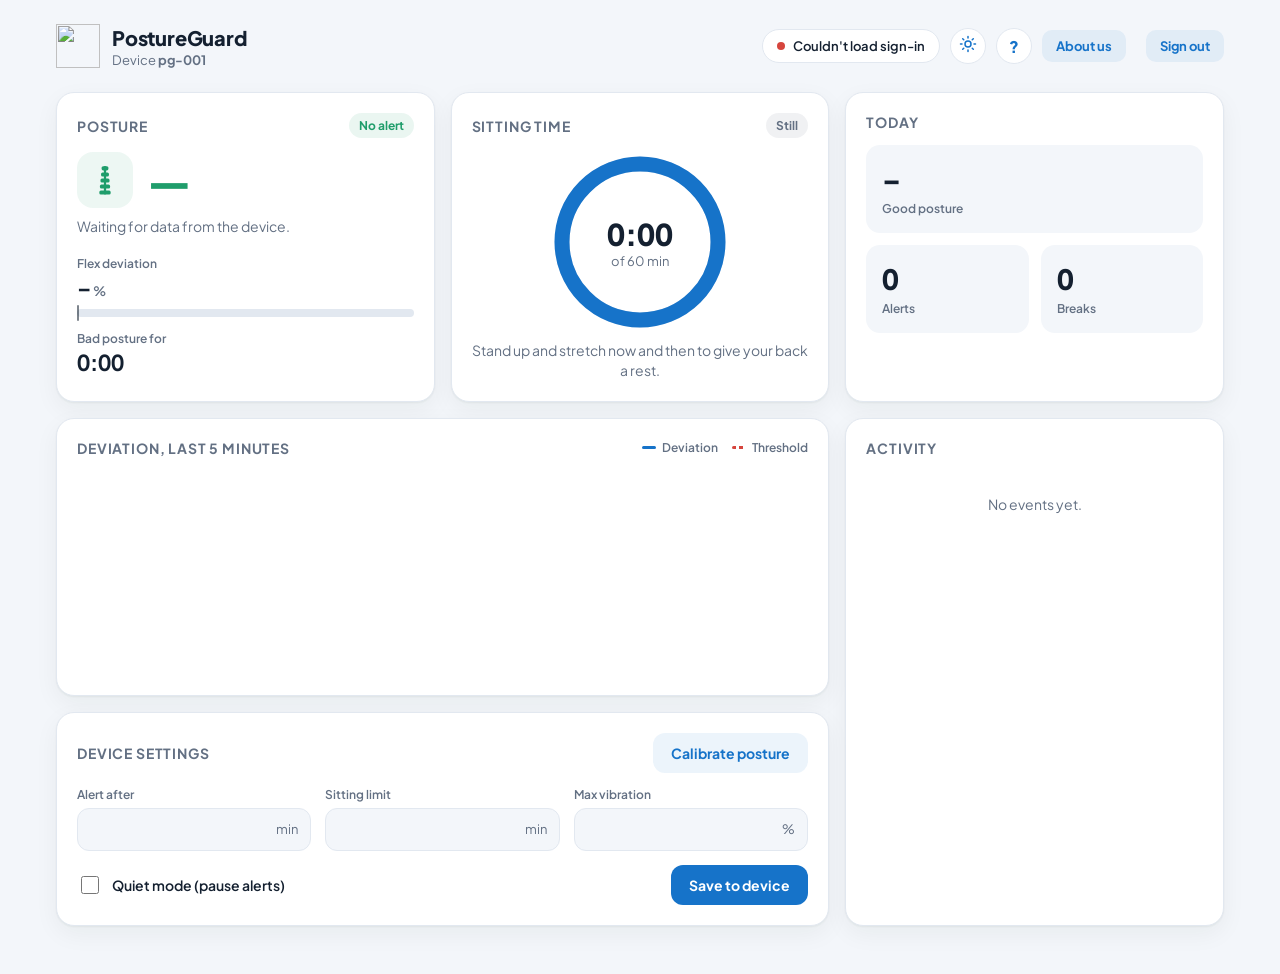
==== commit 9c3dc3dc: "Applied a fixed threshold based on found research, included it in the tutorial, added alert level 3 " ====
--- a/dashboard.html
+++ b/dashboard.html
@@ -79,10 +79,6 @@
           <div class="bar"><div class="bar-fill" id="deviationBar"></div><div class="bar-mark" id="thresholdMark"></div></div>
         </div>
         <div class="metric">
-          <span class="label">Forward tilt</span>
-          <span class="value"><span id="tilt">–</span><small>°</small></span>
-        </div>
-        <div class="metric">
           <span class="label">Bad posture for</span>
           <span class="value" id="badFor">0:00</span>
         </div>
@@ -105,7 +101,7 @@
           <span class="ring-sub">of <span id="sitLimit">60</span> min</span>
         </div>
       </div>
-      <p class="hint center" id="sitHint">Timer resets when you get up and walk.</p>
+      <p class="hint center" id="sitHint">Stand up and stretch now and then to give your back a rest.</p>
     </section>
 
     <!-- Today -->
@@ -114,7 +110,6 @@
       <div class="stats">
         <div class="stat"><span class="stat-value" id="goodPct">–</span><span class="stat-label">Good posture</span></div>
         <div class="stat"><span class="stat-value" id="alertCount">0</span><span class="stat-label">Alerts</span></div>
-        <div class="stat"><span class="stat-value" id="avgResponse">–</span><span class="stat-label">Avg response</span></div>
         <div class="stat"><span class="stat-value" id="breakCount">0</span><span class="stat-label">Breaks</span></div>
       </div>
     </section>
@@ -144,10 +139,6 @@
       </div>
       <form id="settingsForm" class="settings">
         <label>
-          <span>Bad posture threshold</span>
-          <div class="field"><input type="number" name="deviationThreshold" min="5" max="50" step="1" required><em>%</em></div>
-        </label>
-        <label>
           <span>Alert after</span>
           <div class="field"><input type="number" name="alertDelayMin" min="0.5" max="30" step="0.5" required><em>min</em></div>
         </label>
@@ -173,6 +164,17 @@
 
   <footer class="foot" id="footNote"></footer>
 
+  <!-- Level 3 posture alert -->
+  <dialog class="alert-modal" id="alertModal" aria-labelledby="alertModalTitle">
+    <div class="alert-modal-card">
+      <span class="state-icon" data-state="slouch-alert" aria-hidden="true"></span>
+      <h2 id="alertModalTitle">Fix your posture</h2>
+      <p id="alertModalText">You've been slouching for a while and the vibration is at its strongest.
+        Sit up straight, pull your shoulders back, and keep your screen at eye level.</p>
+      <button class="btn" type="button" id="alertModalBtn">I'm sitting up straight</button>
+    </div>
+  </dialog>
+
   <script src="https://cdn.jsdelivr.net/npm/chart.js@4.4.1/dist/chart.umd.min.js"></script>
   <script src="assets/js/firebase-config.js"></script>
   <script type="module" src="assets/js/dashboard.js"></script>
--- a/assets/css/style.css
+++ b/assets/css/style.css
@@ -135,6 +135,7 @@
 
 /* Stats */
 .stats { display: grid; grid-template-columns: 1fr 1fr; gap: 12px; }
+.stats .stat:first-child { grid-column: span 2; }
 .stat { background: var(--bg); border-radius: 14px; padding: 16px; }
 .stat-value { display: block; font-size: 28px; font-weight: 800; font-variant-numeric: tabular-nums; letter-spacing: -.02em; }
 .stat-label { font-size: 12px; color: var(--muted); font-weight: 600; }
@@ -160,13 +161,13 @@
 .log time { color: var(--muted); font-size: 12px; font-variant-numeric: tabular-nums; }
 
 /* Settings */
-.settings { display: grid; grid-template-columns: repeat(4, minmax(0, 1fr)); gap: 14px; }
+.settings { display: grid; grid-template-columns: repeat(3, minmax(0, 1fr)); gap: 14px; }
 .settings label > span { display: block; font-size: 12px; font-weight: 600; color: var(--muted); margin-bottom: 6px; }
 .field { display: flex; align-items: center; border: 1px solid var(--line); border-radius: 12px; background: var(--bg); padding: 0 12px; }
 .field:focus-within { border-color: var(--accent); background: #fff; }
 .field input { border: 0; background: transparent; font: inherit; font-weight: 700; font-size: 16px; padding: 10px 0; width: 100%; outline: none; color: var(--ink); }
 .field em { font-style: normal; color: var(--muted); font-size: 13px; }
-.toggle { grid-column: span 2; display: flex; align-items: center; gap: 10px; }
+.toggle { grid-column: span 1; display: flex; align-items: center; gap: 10px; }
 .toggle span { margin: 0 !important; font-size: 14px !important; color: var(--ink) !important; }
 .toggle input { width: 18px; height: 18px; accent-color: var(--accent); }
 .actions { grid-column: span 2; display: flex; align-items: center; justify-content: flex-end; gap: 12px; }
@@ -181,6 +182,27 @@
 .btn.ghost { background: #1673c914; color: var(--accent); }
 
 .foot { max-width: 1200px; margin: 0 auto; padding: 0 16px 32px; color: var(--muted); font-size: 13px; }
+
+/* Level 3 alert pop-up */
+dialog.alert-modal {
+  border: 0; padding: 0; background: transparent; margin: auto; overflow: visible; width: min(420px, 92vw);
+}
+dialog.alert-modal::backdrop { background: rgba(15, 25, 20, .55); backdrop-filter: blur(3px); }
+dialog.alert-modal[open] .alert-modal-card { animation: alertPop .35s cubic-bezier(.2, .9, .25, 1.15) both; }
+@keyframes alertPop { from { opacity: 0; transform: translateY(12px) scale(.96); } }
+.alert-modal-card {
+  background: var(--card); color: var(--ink); text-align: center;
+  border: 1px solid var(--line); border-top: 6px solid var(--bad); border-radius: var(--radius);
+  padding: 26px 24px 24px; box-shadow: 0 20px 50px rgba(0, 0, 0, .25);
+}
+.alert-modal-card .state-icon {
+  margin: 0 auto 12px; width: 64px; height: 64px; color: var(--bad); background: #d6453d14;
+  animation: alertShake .5s ease-in-out .35s 2;
+}
+@keyframes alertShake { 25% { transform: translateX(-3px); } 75% { transform: translateX(3px); } }
+.alert-modal-card h2 { margin: 0 0 8px; font-size: 22px; font-weight: 800; color: var(--bad); text-transform: none; letter-spacing: -.01em; }
+.alert-modal-card p { margin: 0 0 20px; color: var(--muted); font-size: 14.5px; line-height: 1.5; }
+.alert-modal-card .btn { width: 100%; }
 
 /* Responsive */
 @media (max-width: 960px) {
@@ -189,6 +211,7 @@
   .card.tall { grid-row: auto; grid-column: span 2; }
   .log { max-height: 360px; }
   .settings { grid-template-columns: 1fr 1fr; }
+  .toggle { grid-column: span 2; }
 }
 @media (max-width: 640px) {
   .grid { grid-template-columns: 1fr; }
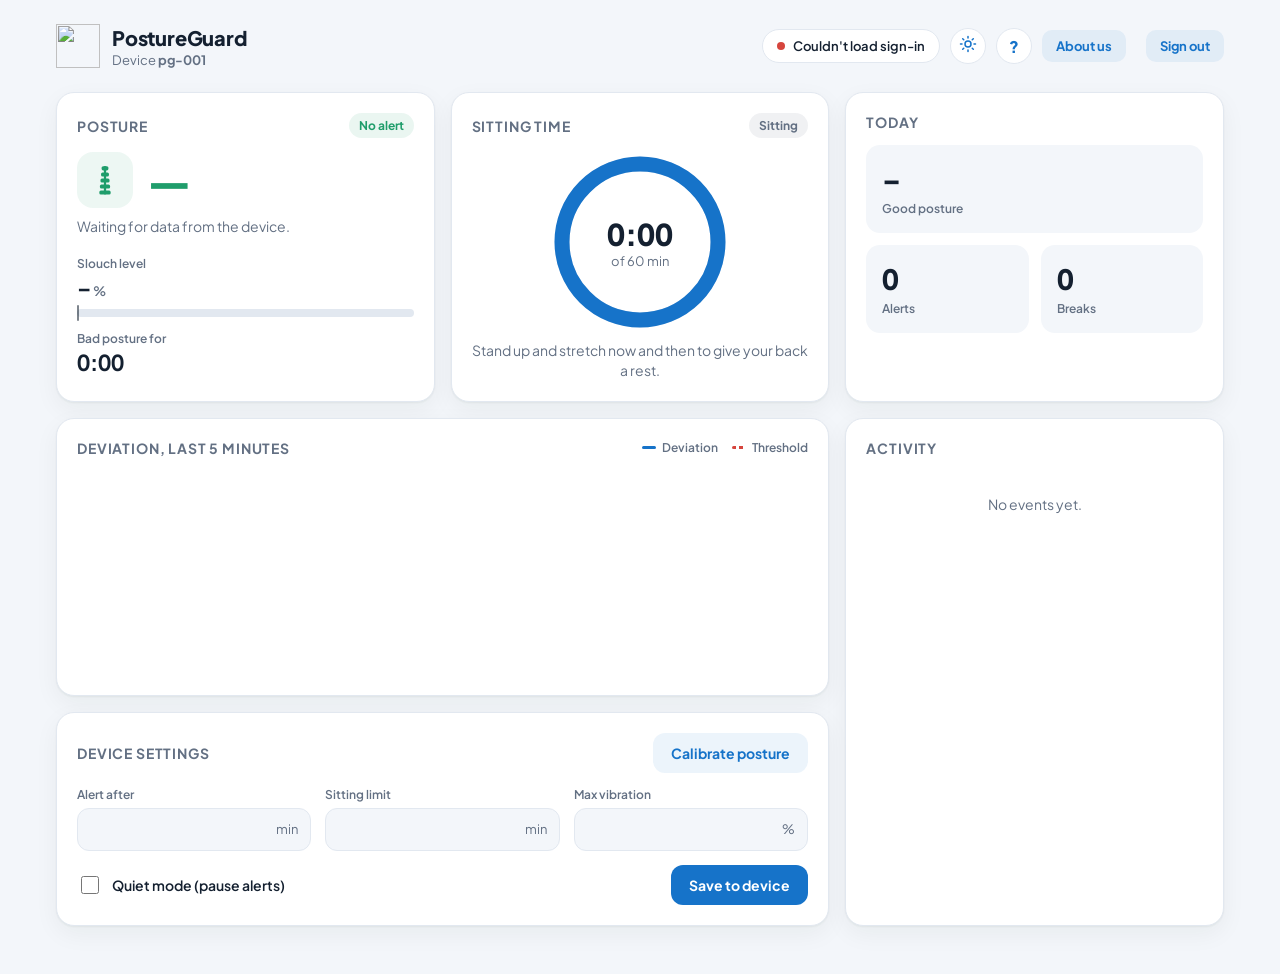
==== commit c47675e4: "Connect dashboard to Realtime Database, prototype can now be monitored via web app" ====
--- a/dashboard.html
+++ b/dashboard.html
@@ -74,7 +74,7 @@
       </div>
       <div class="metrics">
         <div class="metric">
-          <span class="label">Flex deviation</span>
+          <span class="label">Slouch level</span>
           <span class="value"><span id="deviation">–</span><small>%</small></span>
           <div class="bar"><div class="bar-fill" id="deviationBar"></div><div class="bar-mark" id="thresholdMark"></div></div>
         </div>
@@ -89,7 +89,7 @@
     <section class="card" id="sitCard">
       <div class="card-head">
         <h2>Sitting time</h2>
-        <span class="pill neutral" id="movingPill">Still</span>
+        <span class="pill neutral" id="movingPill">Sitting</span>
       </div>
       <div class="ring-wrap">
         <svg viewBox="0 0 120 120" class="ring" aria-hidden="true">
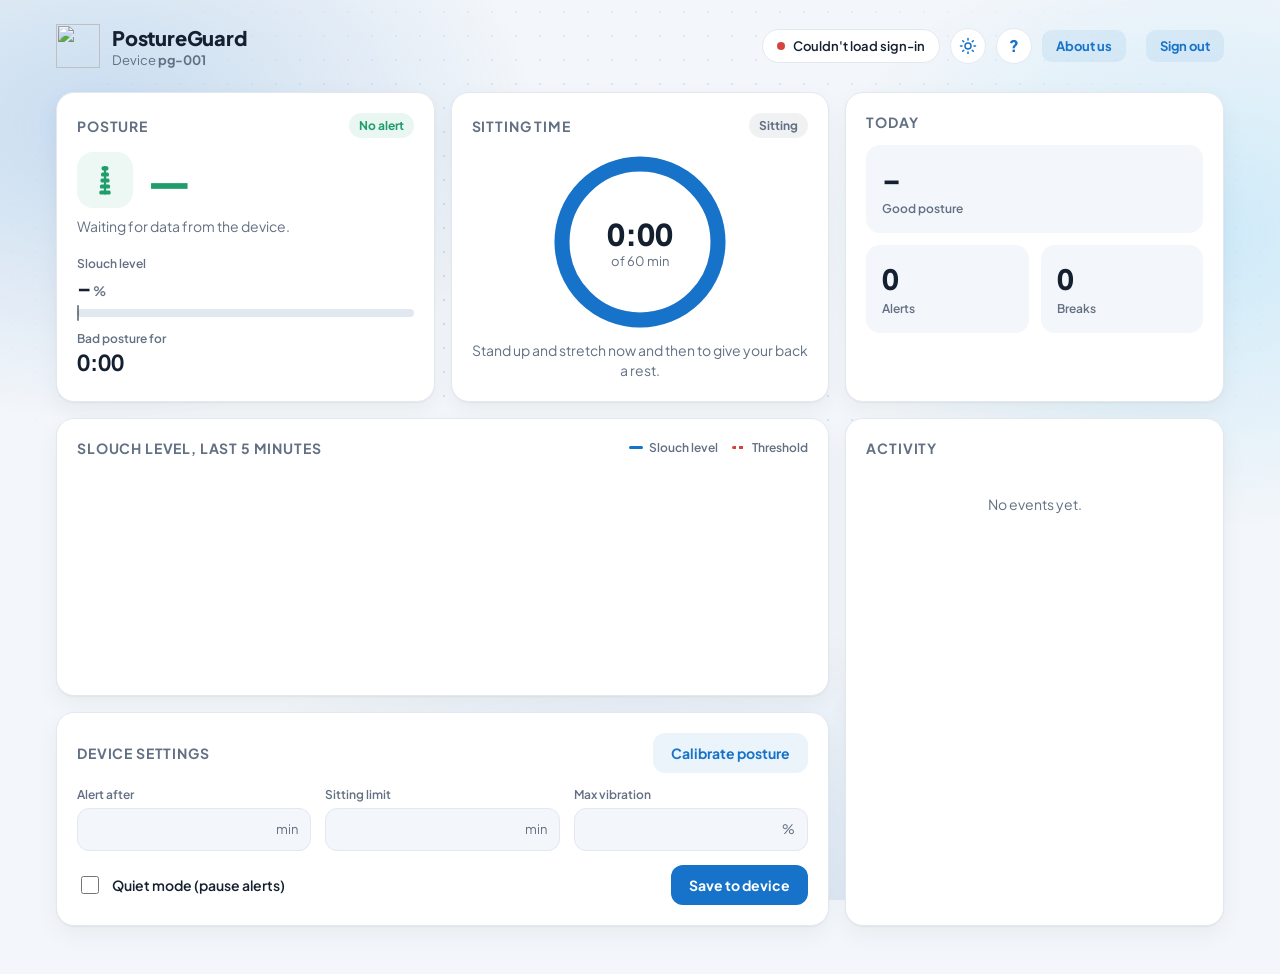
==== commit b22c51bd: "Several UI fixes such as page backgrounds, fade transitions, dark mode fixes, and centered icons" ====
--- a/dashboard.html
+++ b/dashboard.html
@@ -8,8 +8,19 @@
   <link rel="preconnect" href="https://fonts.googleapis.com">
   <link href="https://fonts.googleapis.com/css2?family=Plus+Jakarta+Sans:wght@400;500;600;700;800&display=swap" rel="stylesheet">
   <link rel="stylesheet" href="assets/css/style.css">
+  <!-- Apply the saved theme before the page is drawn (no light flash when switching pages in dark mode) -->
+  <script>
+    (function () {
+      try {
+        var demo = /[?&]demo=1/.test(location.search) || sessionStorage.getItem("pg_demo") === "1";
+        var t = demo ? sessionStorage.getItem("pg_demo_theme") : localStorage.getItem("pg_theme_last");
+        if (t === "dark" || t === "light") document.documentElement.dataset.theme = t;
+        if (t === "dark") document.documentElement.style.background = "#0f172a";   // dark from the very first frame
+      } catch (e) {}
+    })();
+  </script>
 </head>
-<body class="is-loading">
+<body class="page-bg is-loading">
   <header class="topbar">
     <div class="brand">
       <img class="brand-logo" src="assets/logo-mark.png" alt="">
@@ -117,8 +128,8 @@
     <!-- Live chart -->
     <section class="card wide" id="chartCard">
       <div class="card-head">
-        <h2>Deviation, last 5 minutes</h2>
-        <span class="legend"><i class="sw sw-line"></i>Deviation <i class="sw sw-thr"></i>Threshold</span>
+        <h2>Slouch level, last 5 minutes</h2>
+        <span class="legend"><i class="sw sw-line"></i>Slouch level <i class="sw sw-thr"></i>Threshold</span>
       </div>
       <canvas id="liveChart" height="180"></canvas>
     </section>
@@ -176,6 +187,7 @@
   </dialog>
 
   <script src="https://cdn.jsdelivr.net/npm/chart.js@4.4.1/dist/chart.umd.min.js"></script>
+  <script src="assets/js/transitions.js"></script>
   <script src="assets/js/firebase-config.js"></script>
   <script type="module" src="assets/js/dashboard.js"></script>
   <script type="module" src="assets/js/menu.js"></script>
--- a/assets/css/style.css
+++ b/assets/css/style.css
@@ -239,7 +239,10 @@
 .icon-btn {
   width: 36px; height: 36px; border-radius: 50%; border: 1px solid var(--line); background: var(--card);
   font: inherit; font-weight: 800; color: var(--accent); cursor: pointer;
-}
+  display: inline-grid; place-items: center; padding: 0; line-height: 1;   /* icon/text dead center */
+}
+.icon-btn svg { display: block; }
+.theme-btn .icon-moon { transform: translate(-1px, 1px); }   /* the moon's shape leans up-right; nudge it to look centered */
 .icon-btn:hover { border-color: var(--accent); }
 .user-menu { display: flex; align-items: center; gap: 10px; }
 .user-email { font-size: 13px; color: var(--muted); font-weight: 600; max-width: 200px; overflow: hidden; text-overflow: ellipsis; white-space: nowrap; }
@@ -354,10 +357,40 @@
 a.btn { display: inline-block; text-decoration: none; }
 
 
+/* ---------- Page transitions (with assets/js/transitions.js) ----------
+   Content fades in when a page opens and fades out before going to the next one.
+   The background stays put, so the switch feels smooth. */
+@keyframes pageIn { from { opacity: 0; } }
+body:not(.is-loading) > :is(header, main, footer, .auth-wrap) { animation: pageIn .35s ease; }
+body.is-loading > :is(header, main, footer) { opacity: 0; }       /* wait for sign-in check, then fade in */
+body.page-leave > :is(header, main, footer, .auth-wrap) { opacity: 0; transition: opacity .2s ease; }
+
 /* =========================================================
    ABOUT US PAGE  (aboutus.html)
    ========================================================= */
 .about-page { min-height: 100vh; min-height: 100dvh; display: flex; flex-direction: column; }
+
+/* Page background (dashboard + About Us): soft brand-blue glows + a faint dot grid that fades out */
+.page-bg { position: relative; isolation: isolate; }
+.page-bg::before,
+.page-bg::after { content: ""; position: fixed; inset: 0; z-index: -1; pointer-events: none; }
+.page-bg::before {
+  background:
+    radial-gradient(620px 420px at 8% 14%, rgba(22, 115, 201, .20), transparent 70%),
+    radial-gradient(560px 420px at 94% 26%, rgba(56, 189, 248, .20), transparent 70%),
+    radial-gradient(760px 520px at 50% 108%, rgba(22, 115, 201, .16), transparent 70%);
+  animation: aboutGlow 18s ease-in-out infinite alternate;
+}
+.page-bg::after {
+  background-image: radial-gradient(rgba(22, 115, 201, .22) 1.1px, transparent 1.4px);
+  background-size: 24px 24px;
+  -webkit-mask-image: radial-gradient(ellipse 70% 60% at 50% 32%, #000 10%, transparent 75%);
+          mask-image: radial-gradient(ellipse 70% 60% at 50% 32%, #000 10%, transparent 75%);
+}
+@keyframes aboutGlow {
+  from { transform: translate3d(0, 0, 0) scale(1); }
+  to   { transform: translate3d(0, -18px, 0) scale(1.04); }
+}
 .about-page:has(dialog[open]) { overflow: hidden; }
 body.is-loading .about-main, body.is-loading .about-foot { visibility: hidden; }
 
@@ -448,13 +481,15 @@
   padding: 26px 26px 28px; box-shadow: 0 20px 50px rgba(0, 0, 0, .25);
 }
 .note-close {
-  position: absolute; top: 12px; right: 14px; width: 34px; height: 34px; border-radius: 50%;
-  border: 1px solid var(--line); background: transparent; color: var(--muted);
-  font: inherit; font-size: 22px; line-height: 1; cursor: pointer; transition: .2s;
-}
+  position: absolute; top: 18px; right: 18px; z-index: 2; width: 36px; height: 36px; padding: 0;
+  display: grid; place-items: center; border-radius: 50%;
+  border: 1px solid var(--line); background: var(--card); color: var(--muted);
+  line-height: 0; cursor: pointer; transition: .2s;
+}
+.note-close svg { width: 14px; height: 14px; display: block; }
 .note-close:hover { border-color: var(--accent); color: var(--accent); }
 
-.note-head { display: flex; align-items: center; gap: 16px; margin-bottom: 18px; padding-right: 30px; }
+.note-head { display: flex; align-items: center; gap: 16px; margin-bottom: 18px; padding-right: 44px; }
 .note-avatar { width: 84px; height: 84px; border-radius: 50%; object-fit: cover; border: 3px solid var(--accent); flex: none; }
 .note-role {
   display: inline-block; font-size: 12px; font-weight: 700; color: var(--accent);
@@ -579,7 +614,7 @@
   .link { padding: 10px 4px; margin: -10px -4px; }
   .toggle input { width: 22px; height: 22px; }
   .pw-toggle { width: 44px; height: 44px; right: 2px; }
-  .note-close { width: 44px; height: 44px; top: 8px; right: 8px; }
+  .note-close { width: 44px; height: 44px; top: 14px; right: 14px; }
   .tour-skip { padding: 10px 0; }
 }
 @media (hover: none) {
@@ -689,9 +724,7 @@
   color: #f1f5f9;
 }
 
-html[data-theme="dark"] .topbar,
 html[data-theme="dark"] .card,
-html[data-theme="dark"] .top-menu,
 html[data-theme="dark"] .theme-dropdown,
 html[data-theme="dark"] .note-card {
   background: #1e293b;
@@ -724,10 +757,31 @@
   stroke: #334155;
 }
 
+/* Header sits right on the page background now, so its buttons need the lighter card color to stand out */
+html[data-theme="dark"] .topbar .btn,
+html[data-theme="dark"] .topbar .icon-btn,
+html[data-theme="dark"] .topbar .conn { background: #1e293b; border-color: #334155; }
+@media (max-width: 640px) {
+  html[data-theme="dark"] .top-menu { background: #1e293b; border-color: #334155; color: #f1f5f9; }   /* phone drop-down menu only */
+  html[data-theme="dark"] .top-menu .btn { background: #0f172a; }
+}
+
+html[data-theme="dark"] { background: #0f172a; color-scheme: dark; }
+
 /* ---------------- About Us dark mode ---------------- */
 html[data-theme="dark"] body.about-page {
   background: #0f172a;
   color: #f1f5f9;
+}
+html[data-theme="dark"] .page-bg::before {
+  background:
+    radial-gradient(620px 420px at 8% 14%, rgba(56, 189, 248, .12), transparent 70%),
+    radial-gradient(560px 420px at 94% 26%, rgba(22, 115, 201, .18), transparent 70%),
+    radial-gradient(760px 520px at 50% 108%, rgba(56, 189, 248, .08), transparent 70%);
+}
+html[data-theme="dark"] .note-card { border-top-color: #38bdf8; }   /* keep the colored top edge in dark mode */
+html[data-theme="dark"] .page-bg::after {
+  background-image: radial-gradient(rgba(148, 163, 184, .16) 1.1px, transparent 1.4px);
 }
 
 html[data-theme="dark"] .about-intro h2 {
